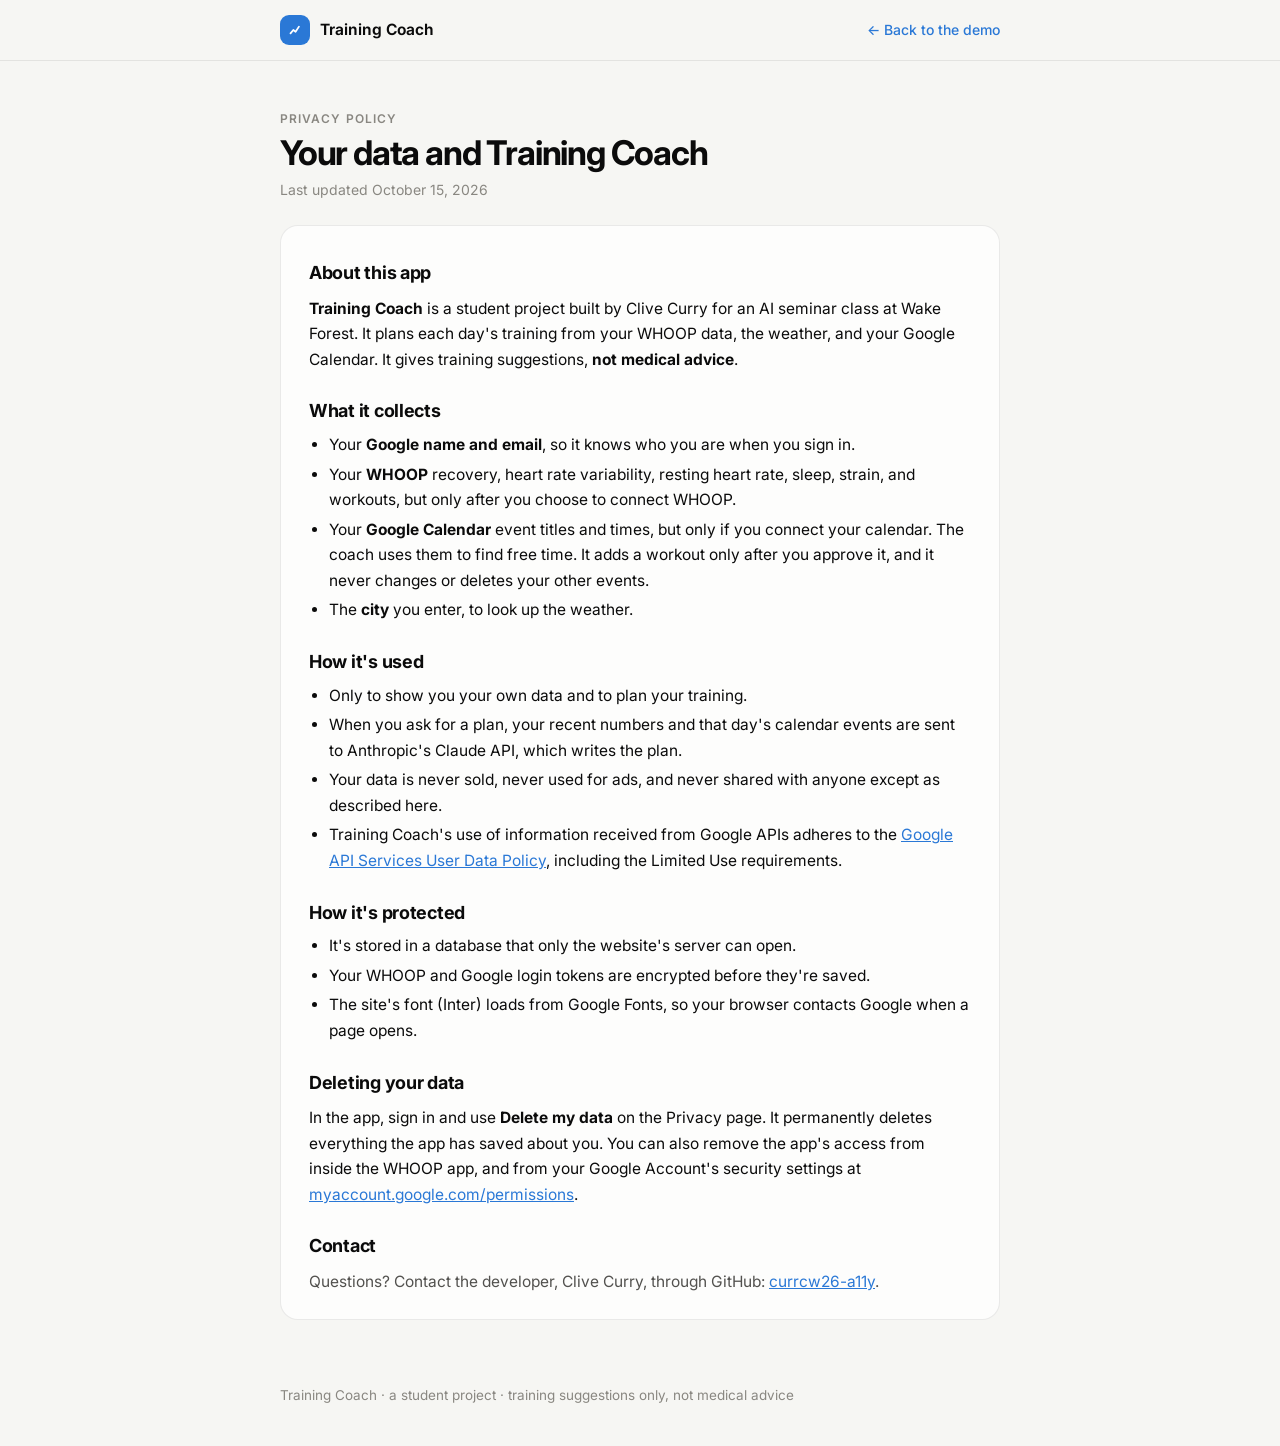
==== docs/privacy.html @ 50cb7f9f "Add a public privacy policy page for Google's publishing requirement docs/privacy.html (served by th" ====
<!doctype html>
<html lang="en">
<head>
<meta charset="utf-8">
<meta name="viewport" content="width=device-width, initial-scale=1">
<title>Privacy · Training Coach</title>
<meta name="description" content="Privacy policy for Training Coach, a student project that plans training from WHOOP data, the weather, and Google Calendar.">
<link rel="icon" href="data:image/svg+xml,%3Csvg xmlns='http://www.w3.org/2000/svg' viewBox='0 0 32 32'%3E%3Crect width='32' height='32' rx='8' fill='%232a78d6'/%3E%3Cpath d='M9 22l5-6 4 3 5-8' fill='none' stroke='white' stroke-width='3' stroke-linecap='round' stroke-linejoin='round'/%3E%3C/svg%3E">
<link rel="preconnect" href="https://fonts.googleapis.com">
<link rel="preconnect" href="https://fonts.gstatic.com" crossorigin>
<link rel="stylesheet" href="https://fonts.googleapis.com/css2?family=Inter:wght@400;500;600;700&display=swap">
<style>
:root {
  color-scheme: light;
  --page: #f6f6f3; --card: #fdfdfc; --border: rgba(11, 11, 11, 0.08);
  --text: #0b0b0b; --text-2: #52514e; --muted: #898781; --accent: #2a78d6;
}
@media (prefers-color-scheme: dark) {
  :root:where(:not([data-theme="light"])) {
    color-scheme: dark;
    --page: #0d0d0d; --card: #1a1a19; --border: rgba(255, 255, 255, 0.08);
    --text: #ffffff; --text-2: #c3c2b7; --muted: #898781; --accent: #3987e5;
  }
}
:root[data-theme="dark"] {
  color-scheme: dark;
  --page: #0d0d0d; --card: #1a1a19; --border: rgba(255, 255, 255, 0.08);
  --text: #ffffff; --text-2: #c3c2b7; --muted: #898781; --accent: #3987e5;
}
* { box-sizing: border-box; }
body { margin: 0; background: var(--page); color: var(--text); font: 15.5px/1.65 Inter, system-ui, -apple-system, "Segoe UI", sans-serif; -webkit-font-smoothing: antialiased; }
a { color: var(--accent); }
.topbar { border-bottom: 1px solid var(--border); }
.bar { max-width: 760px; margin: 0 auto; padding: 0 20px; height: 60px; display: flex; align-items: center; justify-content: space-between; }
.brand { display: flex; align-items: center; gap: 10px; font-weight: 650; color: var(--text); text-decoration: none; }
.mark { width: 30px; height: 30px; border-radius: 9px; background: #2a78d6; display: grid; place-items: center; }
.back { font-size: 14px; font-weight: 500; text-decoration: none; }
main { max-width: 760px; margin: 0 auto; padding: 48px 20px 64px; }
.eyebrow { font-size: 12px; font-weight: 600; letter-spacing: 0.09em; text-transform: uppercase; color: var(--muted); }
h1 { margin: 4px 0 6px; font-size: 34px; letter-spacing: -0.035em; line-height: 1.15; }
.updated { color: var(--muted); font-size: 14px; margin: 0 0 24px; }
.card { background: var(--card); border: 1px solid var(--border); border-radius: 18px; padding: 8px 28px 24px; }
h2 { font-size: 18px; letter-spacing: -0.015em; margin: 24px 0 6px; }
ul { margin: 6px 0 0; padding-left: 20px; }
li { margin: 4px 0; }
p { margin: 8px 0 0; }
.muted { color: var(--text-2); }
footer { max-width: 760px; margin: 0 auto; padding: 0 20px 40px; color: var(--muted); font-size: 13.5px; }
</style>
</head>
<body>
<header class="topbar">
  <div class="bar">
    <a class="brand" href="./"><span class="mark" aria-hidden="true"><svg width="18" height="18" viewBox="0 0 32 32"><path d="M8 22l5-6 4 3 6-9" fill="none" stroke="#fff" stroke-width="3.2" stroke-linecap="round" stroke-linejoin="round"/></svg></span>Training Coach</a>
    <a class="back" href="./">← Back to the demo</a>
  </div>
</header>

<main>
  <div class="eyebrow">Privacy policy</div>
  <h1>Your data and Training Coach</h1>
  <p class="updated">Last updated October 15, 2026</p>

  <div class="card">
    <h2>About this app</h2>
    <p><b>Training Coach</b> is a student project built by Clive Curry for an AI seminar class at Wake Forest.
      It plans each day's training from your WHOOP data, the weather, and your Google Calendar.
      It gives training suggestions, <b>not medical advice</b>.</p>

    <h2>What it collects</h2>
    <ul>
      <li>Your <b>Google name and email</b>, so it knows who you are when you sign in.</li>
      <li>Your <b>WHOOP</b> recovery, heart rate variability, resting heart rate, sleep, strain, and workouts,
        but only after you choose to connect WHOOP.</li>
      <li>Your <b>Google Calendar</b> event titles and times, but only if you connect your calendar. The coach uses
        them to find free time. It adds a workout only after you approve it, and it never changes or deletes your other events.</li>
      <li>The <b>city</b> you enter, to look up the weather.</li>
    </ul>

    <h2>How it's used</h2>
    <ul>
      <li>Only to show you your own data and to plan your training.</li>
      <li>When you ask for a plan, your recent numbers and that day's calendar events are sent to Anthropic's Claude API,
        which writes the plan.</li>
      <li>Your data is never sold, never used for ads, and never shared with anyone except as described here.</li>
      <li>Training Coach's use of information received from Google APIs adheres to the
        <a href="https://developers.google.com/terms/api-services-user-data-policy">Google API Services User Data Policy</a>,
        including the Limited Use requirements.</li>
    </ul>

    <h2>How it's protected</h2>
    <ul>
      <li>It's stored in a database that only the website's server can open.</li>
      <li>Your WHOOP and Google login tokens are encrypted before they're saved.</li>
      <li>The site's font (Inter) loads from Google Fonts, so your browser contacts Google when a page opens.</li>
    </ul>

    <h2>Deleting your data</h2>
    <p>In the app, sign in and use <b>Delete my data</b> on the Privacy page. It permanently deletes everything the app has
      saved about you. You can also remove the app's access from inside the WHOOP app, and from your Google Account's
      security settings at <a href="https://myaccount.google.com/permissions">myaccount.google.com/permissions</a>.</p>

    <h2>Contact</h2>
    <p class="muted">Questions? Contact the developer, Clive Curry, through GitHub:
      <a href="https://github.com/currcw26-a11y">currcw26-a11y</a>.</p>
  </div>
</main>

<footer>Training Coach · a student project · training suggestions only, not medical advice</footer>
</body>
</html>
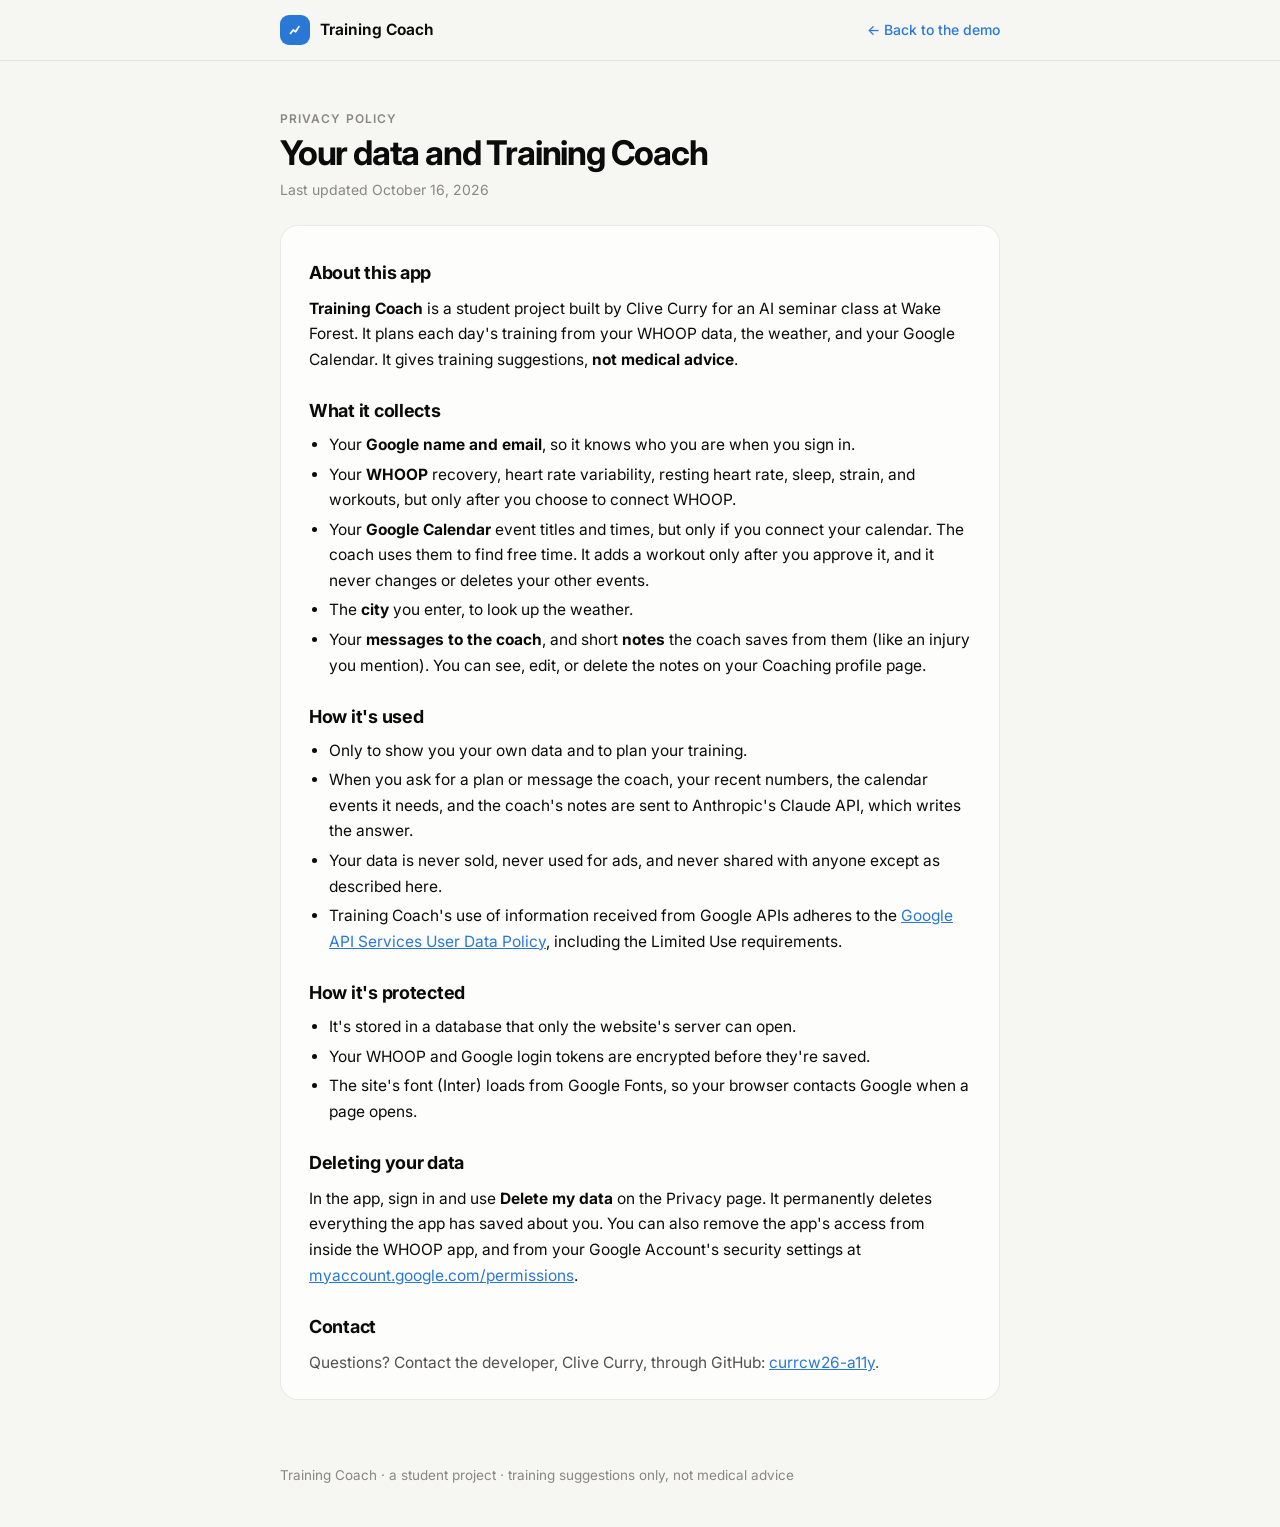
==== commit 2c1d4be4: "Personalize the coach, add Ask the coach and a sleep plan, and polish the design - Coach rules based" ====
--- a/docs/privacy.html
+++ b/docs/privacy.html
@@ -59,7 +59,7 @@
 <main>
   <div class="eyebrow">Privacy policy</div>
   <h1>Your data and Training Coach</h1>
-  <p class="updated">Last updated October 15, 2026</p>
+  <p class="updated">Last updated October 16, 2026</p>
 
   <div class="card">
     <h2>About this app</h2>
@@ -75,13 +75,15 @@
       <li>Your <b>Google Calendar</b> event titles and times, but only if you connect your calendar. The coach uses
         them to find free time. It adds a workout only after you approve it, and it never changes or deletes your other events.</li>
       <li>The <b>city</b> you enter, to look up the weather.</li>
+      <li>Your <b>messages to the coach</b>, and short <b>notes</b> the coach saves from them (like an injury you
+        mention). You can see, edit, or delete the notes on your Coaching profile page.</li>
     </ul>
 
     <h2>How it's used</h2>
     <ul>
       <li>Only to show you your own data and to plan your training.</li>
-      <li>When you ask for a plan, your recent numbers and that day's calendar events are sent to Anthropic's Claude API,
-        which writes the plan.</li>
+      <li>When you ask for a plan or message the coach, your recent numbers, the calendar events it needs, and the
+        coach's notes are sent to Anthropic's Claude API, which writes the answer.</li>
       <li>Your data is never sold, never used for ads, and never shared with anyone except as described here.</li>
       <li>Training Coach's use of information received from Google APIs adheres to the
         <a href="https://developers.google.com/terms/api-services-user-data-policy">Google API Services User Data Policy</a>,
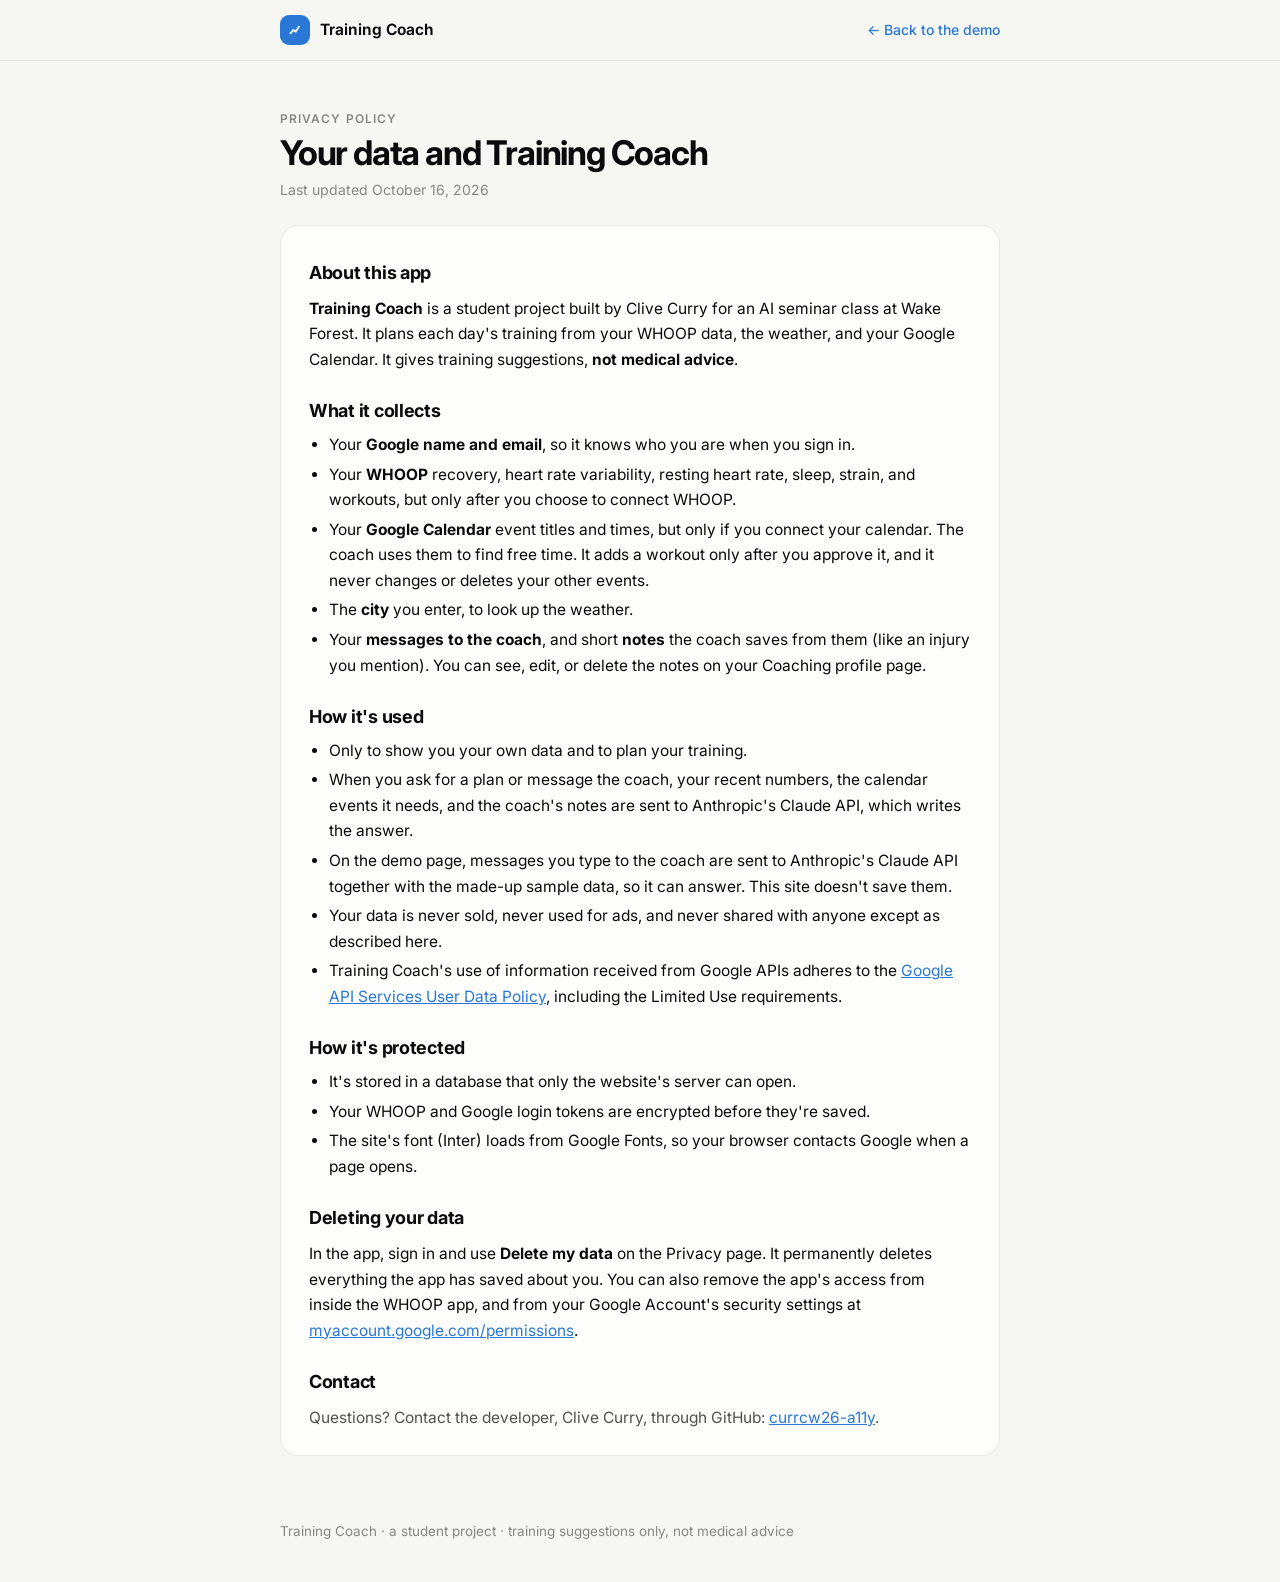
==== commit e6f20518: "Make the demo's AI coach live on the sample data - docs/api/chat.py: a Vercel function that runs the" ====
--- a/docs/privacy.html
+++ b/docs/privacy.html
@@ -84,6 +84,8 @@
       <li>Only to show you your own data and to plan your training.</li>
       <li>When you ask for a plan or message the coach, your recent numbers, the calendar events it needs, and the
         coach's notes are sent to Anthropic's Claude API, which writes the answer.</li>
+      <li>On the demo page, messages you type to the coach are sent to Anthropic's Claude API together with the made-up
+        sample data, so it can answer. This site doesn't save them.</li>
       <li>Your data is never sold, never used for ads, and never shared with anyone except as described here.</li>
       <li>Training Coach's use of information received from Google APIs adheres to the
         <a href="https://developers.google.com/terms/api-services-user-data-policy">Google API Services User Data Policy</a>,
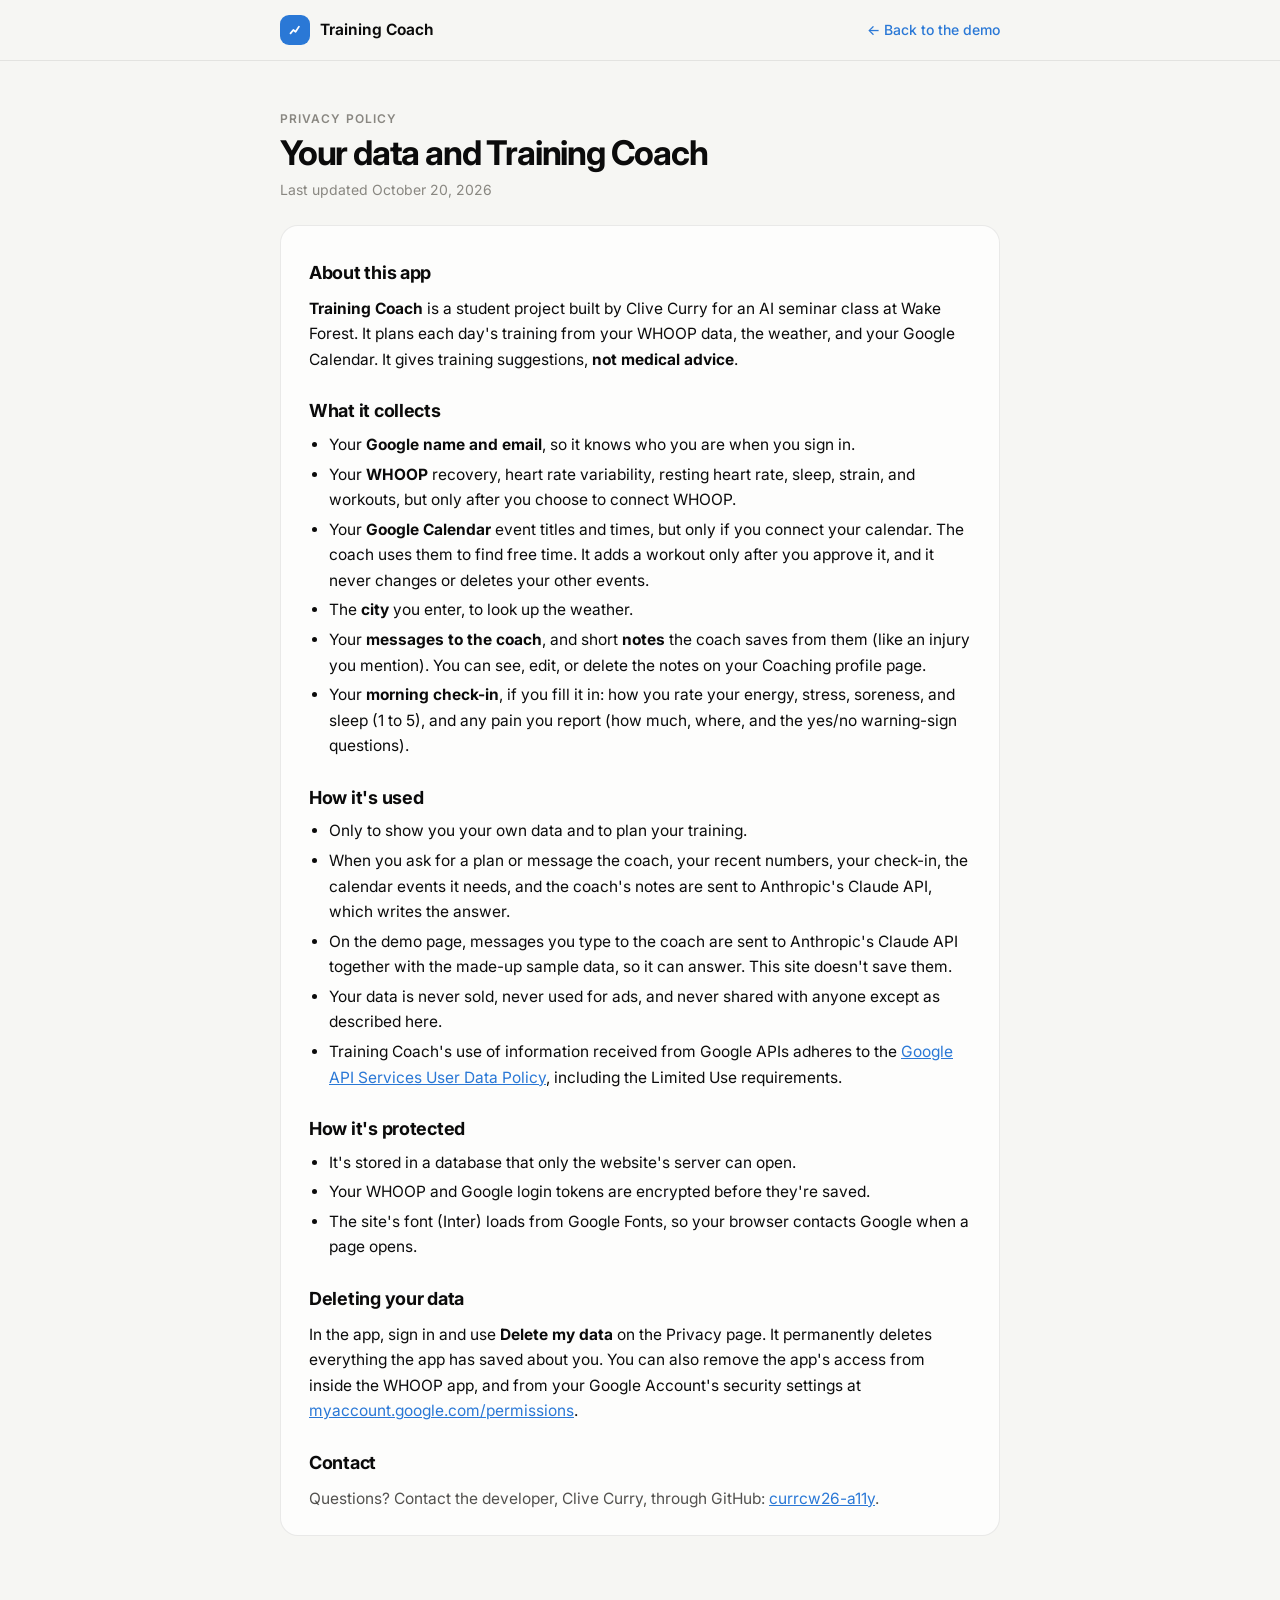
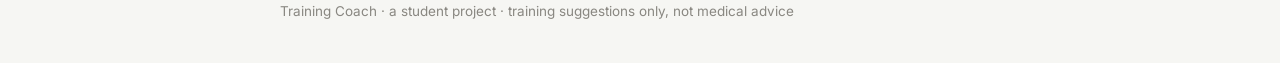
==== commit fc63a9f9: "Research upgrades: code decides the limits, the AI explains them The top 8 changes from the deep-res" ====
--- a/docs/privacy.html
+++ b/docs/privacy.html
@@ -59,7 +59,7 @@
 <main>
   <div class="eyebrow">Privacy policy</div>
   <h1>Your data and Training Coach</h1>
-  <p class="updated">Last updated October 16, 2026</p>
+  <p class="updated">Last updated October 20, 2026</p>
 
   <div class="card">
     <h2>About this app</h2>
@@ -77,12 +77,14 @@
       <li>The <b>city</b> you enter, to look up the weather.</li>
       <li>Your <b>messages to the coach</b>, and short <b>notes</b> the coach saves from them (like an injury you
         mention). You can see, edit, or delete the notes on your Coaching profile page.</li>
+      <li>Your <b>morning check-in</b>, if you fill it in: how you rate your energy, stress, soreness, and sleep
+        (1 to 5), and any pain you report (how much, where, and the yes/no warning-sign questions).</li>
     </ul>
 
     <h2>How it's used</h2>
     <ul>
       <li>Only to show you your own data and to plan your training.</li>
-      <li>When you ask for a plan or message the coach, your recent numbers, the calendar events it needs, and the
+      <li>When you ask for a plan or message the coach, your recent numbers, your check-in, the calendar events it needs, and the
         coach's notes are sent to Anthropic's Claude API, which writes the answer.</li>
       <li>On the demo page, messages you type to the coach are sent to Anthropic's Claude API together with the made-up
         sample data, so it can answer. This site doesn't save them.</li>
